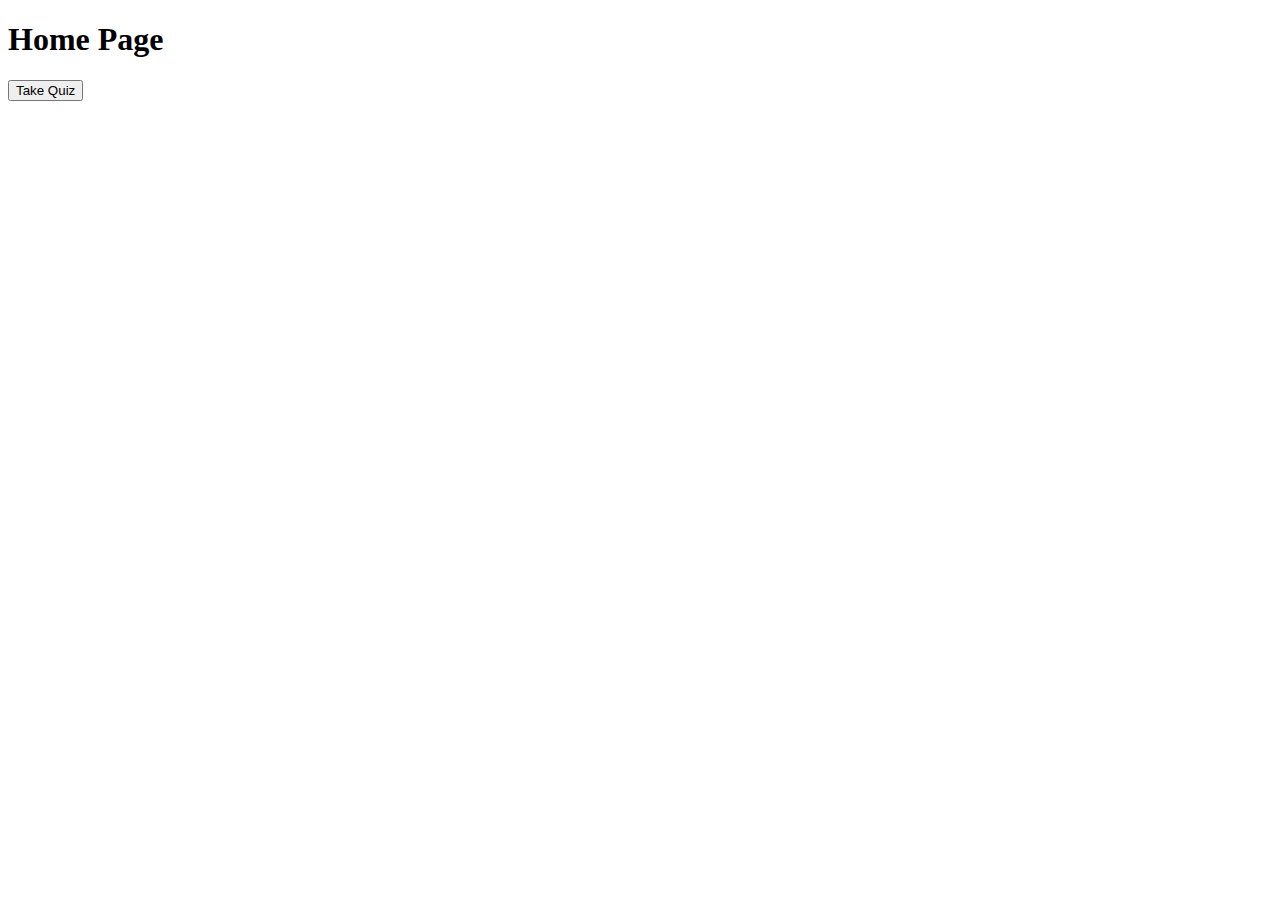
==== index.html @ 256cfc5d "first attempt" ====
<!DOCTYPE html>
<html>
<head>

  <!-- HI -->

<!-- meta tags, links to css, etc. -->
<title>Final Project</title>
<link rel="stylesheet" href="assets/css/styles.css">
<!-- CSS only -->
<link href="https://cdn.jsdelivr.net/npm/bootstrap@5.2.1/dist/css/bootstrap.min.css" rel="stylesheet" integrity="sha384-iYQeCzEYFbKjA/T2uDLTpkwGzCiq6soy8tYaI1GyVh/UjpbCx/TYkiZhlZB6+fzT" crossorigin="anonymous">
</head>
<body>
<div class="container">
<!-- visible content goes here -->
<h1>Home Page</h1>

<form action="">
  <input type="button" onclick="location.href='quiz.html';" value="Take Quiz">
</form>

<div class="output">

</div>



</div>




<script src="https://ajax.googleapis.com/ajax/libs/jquery/3.6.0/jquery.min.js"></script>
<!-- JavaScript Bundle with Popper -->
<script src="https://cdn.jsdelivr.net/npm/bootstrap@5.2.1/dist/js/bootstrap.bundle.min.js" integrity="sha384-u1OknCvxWvY5kfmNBILK2hRnQC3Pr17a+RTT6rIHI7NnikvbZlHgTPOOmMi466C8" crossorigin="anonymous"></script>
</body>
</html>
---- assets/css/styles.css ----
/* css */
#my-pie-chart {
    height: 400px;
    width: 400px;
    border-radius: 50%;
    background: conic-gradient(brown 0.00%, black 0.00% 0.55%, blue 0.55% 6.08%, green 6.08% 13.68%, yellow 13.68% 23.27%, orange 23.27% 40.47%, red 40.47%);

}
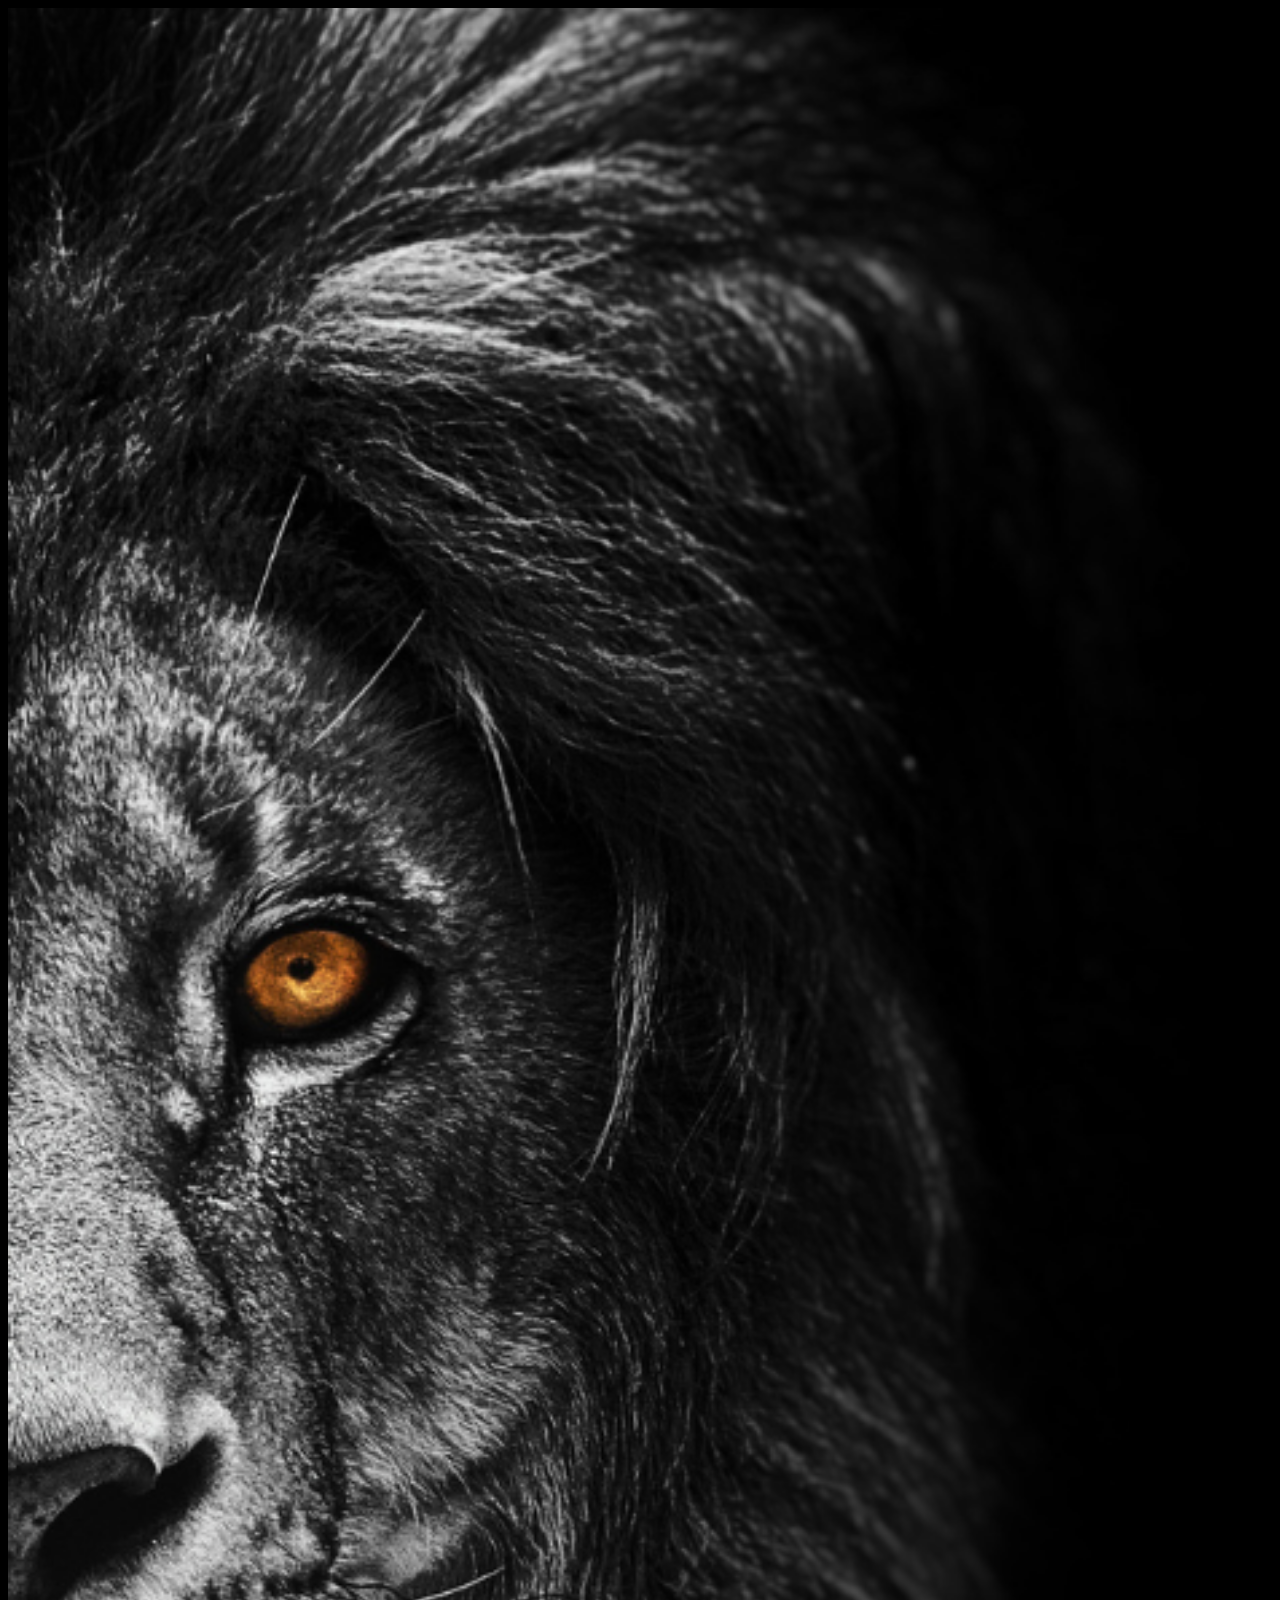
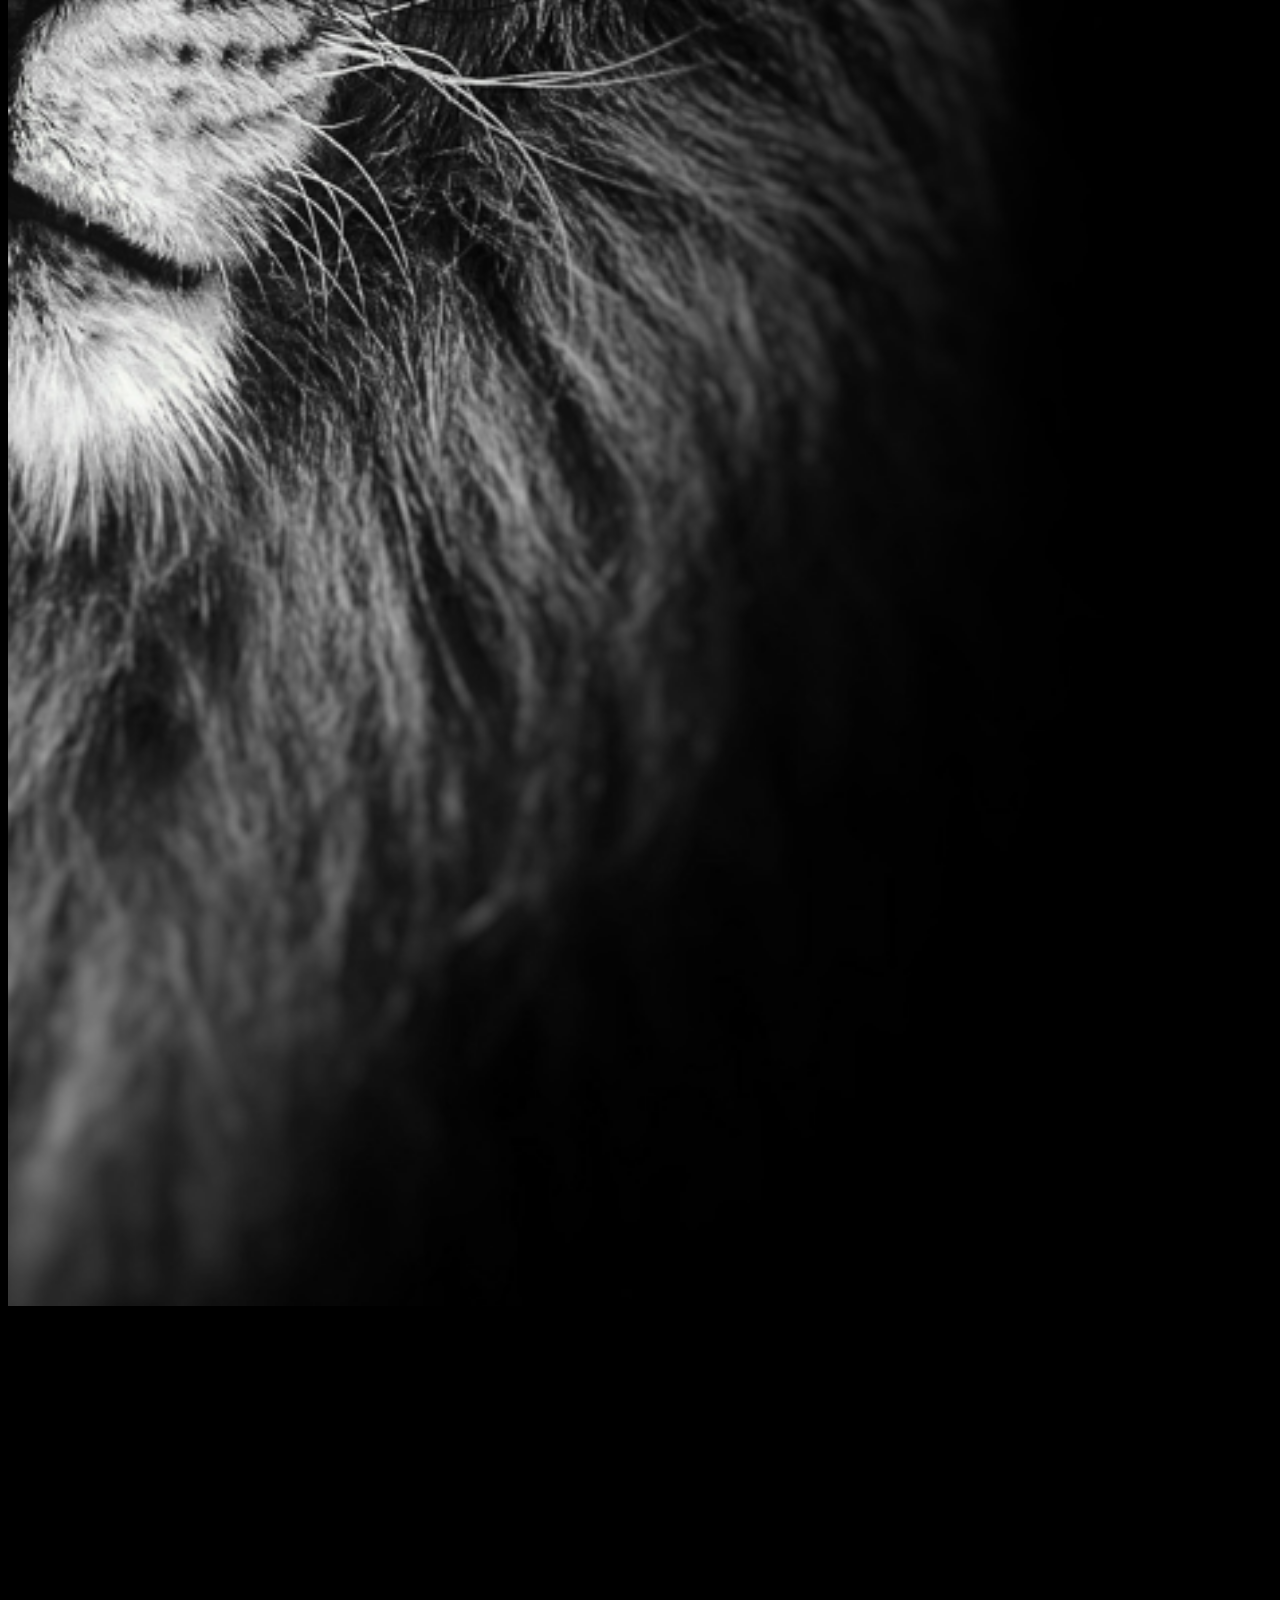
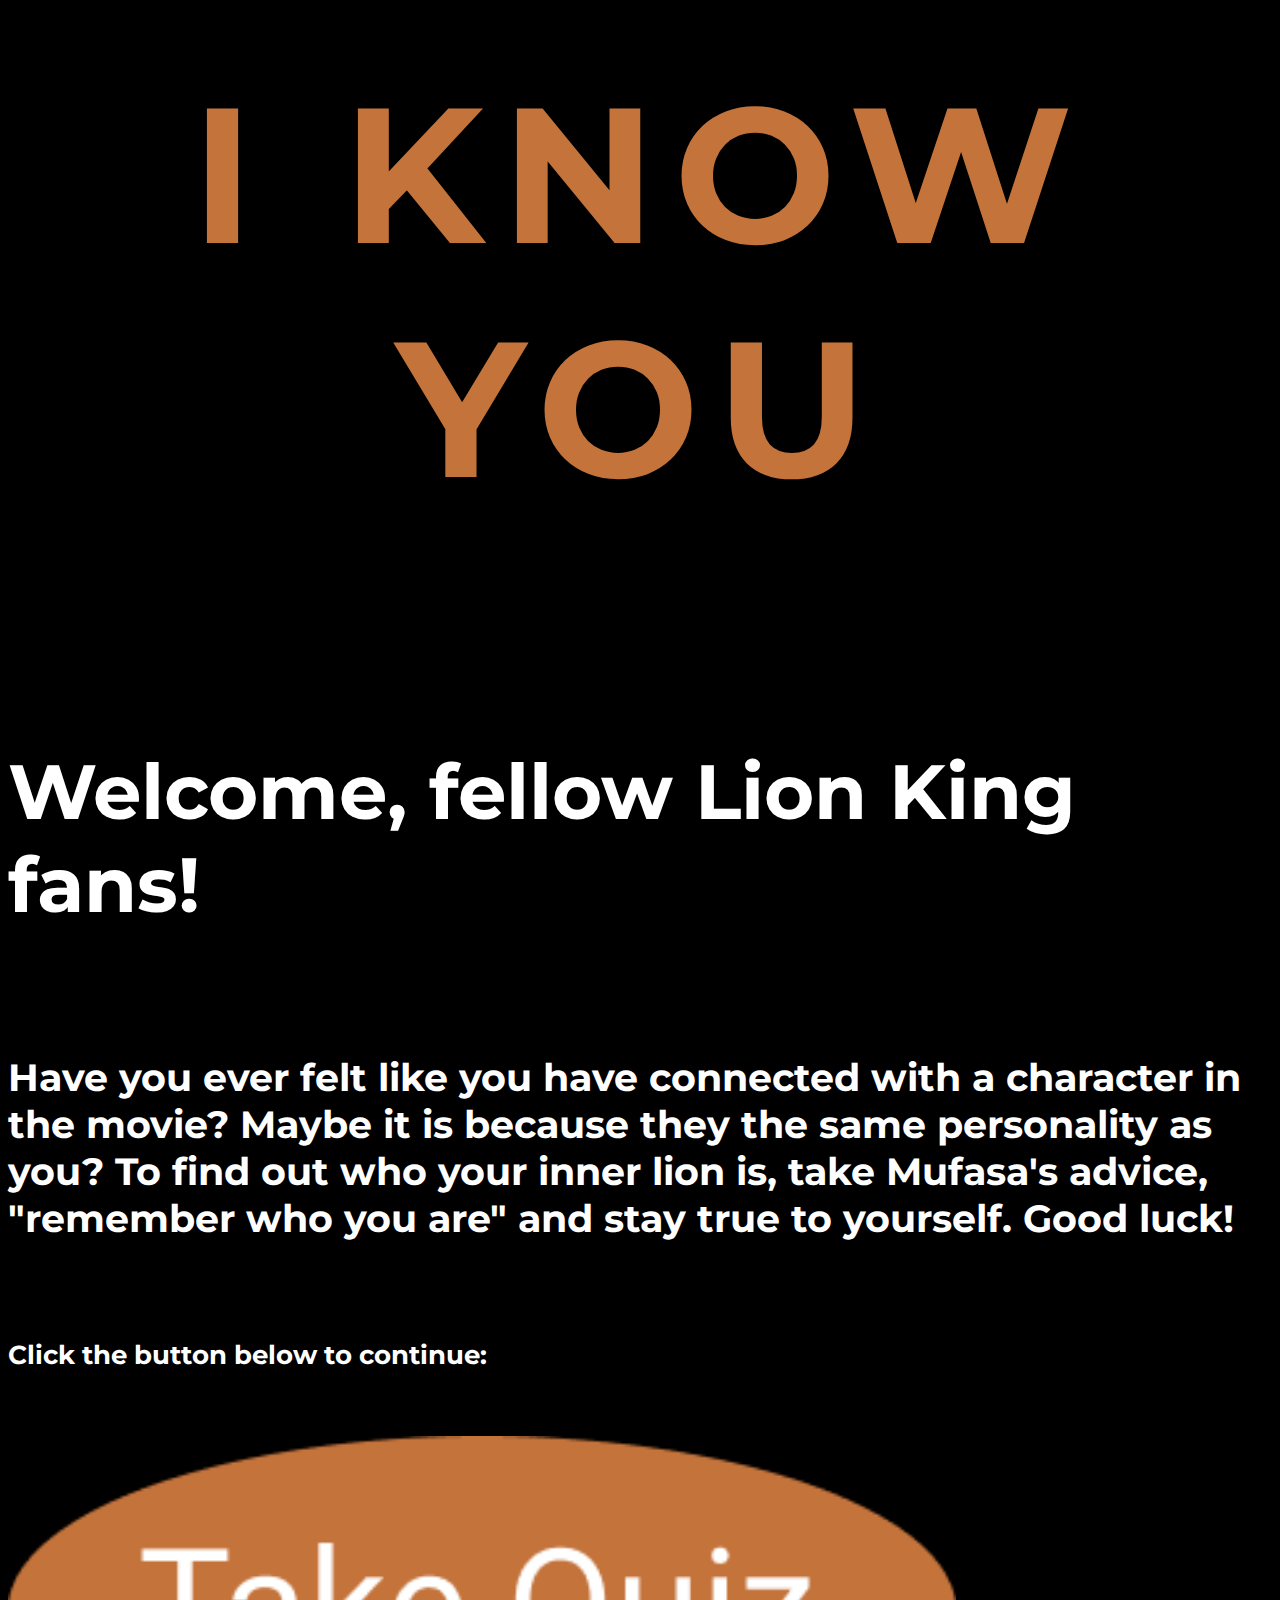
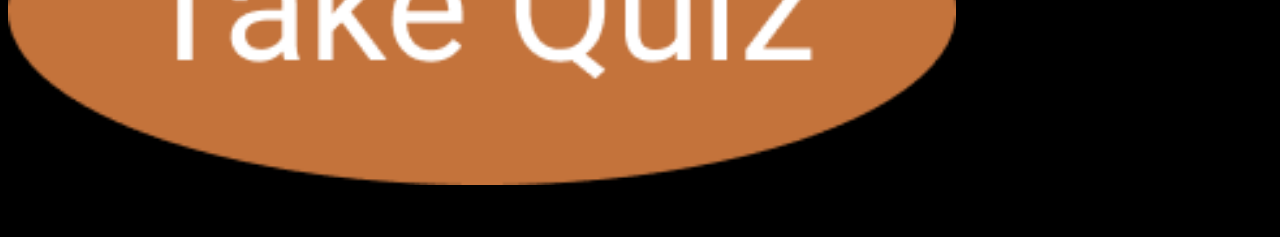
==== commit 5aa25d8a: "home page done" ====
--- a/index.html
+++ b/index.html
@@ -1,8 +1,14 @@
 <!DOCTYPE html>
 <html>
 <head>
+  <link href='https://fonts.googleapis.com/css?family=Montserrat' rel='stylesheet'>
+<style>
+body{font-family: 'Montserrat'}
+.container{ background-color: black}
 
-  <!-- HI -->
+
+</style>
+
 
 <!-- meta tags, links to css, etc. -->
 <title>Final Project</title>
@@ -11,13 +17,56 @@
 <link href="https://cdn.jsdelivr.net/npm/bootstrap@5.2.1/dist/css/bootstrap.min.css" rel="stylesheet" integrity="sha384-iYQeCzEYFbKjA/T2uDLTpkwGzCiq6soy8tYaI1GyVh/UjpbCx/TYkiZhlZB6+fzT" crossorigin="anonymous">
 </head>
 <body>
-<div class="container">
-<!-- visible content goes here -->
-<h1>Home Page</h1>
+<div class="container-fluid">
+<div class="row">
+  <div class="col-4">
+  <img src='assets/img/new_logo.png' width="100%" height="auto" onclick="location.href='quiz.html';">
+  </div>
+  <div class="col-8">
+    <h1 class="title_homepage">I KNOW
+      <br>
+      YOU</h1>
+  </div>
+</div>
+<div class="spacer row">
+</div>
+<div class="row">
+  <div class="offset-1 col-10">
+    <h1 class="white" style="font-size: 6vw">Welcome, fellow Lion King fans!</h1>
+  </div>
+</div>
+<div class="spacer row">
+</div>
+<div class="row">
+  <div class="offset-1 col-10">
+    <h2 class="white" style="font-size: 3vw">Have you ever felt like you have connected with a character in the movie? Maybe it is because they the same personality as you? To find out who your inner lion is, take Mufasa's advice, "remember who you are" and stay true to yourself. Good luck!</h2>
+  </div>
+</div>
 
-<form action="">
-  <input type="button" onclick="location.href='quiz.html';" value="Take Quiz">
-</form>
+<div class="spacer row">
+</div>
+<div class="row">
+  <div class="offset-1 col-10">
+    <h3 class="white" style="font-size: 2vw">Click the button below to continue:</h3>
+  </div>
+</div>
+<div class="spacer row">
+</div>
+<div class="row">
+  <div class="offset-5 col-4">
+    <img src='assets/img/take_quiz.png' width="75%" height="auto" onclick="location.href='quiz.html';">
+  </div>
+</div>
+<div class="spacer row">
+</div>
+
+
+
+</div>
+
+
+
+
 
 <div class="output">
 
--- a/assets/css/styles.css
+++ b/assets/css/styles.css
@@ -1,9 +1,79 @@
 
 /* css */
-#my-pie-chart {
-    height: 400px;
-    width: 400px;
-    border-radius: 50%;
-    background: conic-gradient(brown 0.00%, black 0.00% 0.55%, blue 0.55% 6.08%, green 6.08% 13.68%, yellow 13.68% 23.27%, orange 23.27% 40.47%, red 40.47%);
+*{
+  background-color: black;
+}
+.spacer {
+    padding-top: 20px;
+    padding-bottom: 20px
+}
+#panelY, #flipY {
+  padding: 5px;
+  text-align: center;
+  background-color: #C4733B;
+  border: solid 1px black;
+}
 
+#panelY {
+  padding: 50px;
+  display: none;
 }
+#panelN, #flipN {
+  padding: 5px;
+  text-align: center;
+  background-color: #C4733B;
+  border: solid 1px black;
+}
+
+#panelN {
+  padding: 50px;
+  display: none;
+}
+#panelA {
+  padding: 5px;
+  text-align: center;
+  background-color: #C4733B;
+  border: solid 1px black;
+}
+
+
+#flipN:hover {
+  color: white;
+  text-shadow:0px 0px 30px #fdec6e;
+  -moz-transition: all 0.2s ease-in;
+  -o-transition: all 0.2s ease-in;
+  -webkit-transition: all 0.2s ease-in;
+  transition: all 0.2s ease-in;
+}
+#flipY:hover {
+  color: white;
+  text-shadow:0px 0px 30px #fdec6e;
+  -moz-transition: all 0.2s ease-in;
+  -o-transition: all 0.2s ease-in;
+  -webkit-transition: all 0.2s ease-in;
+  transition: all 0.2s ease-in;
+}
+.white{ color: white}
+.title_homepage{
+  color: #C4733B;
+  font-size: 15vw;
+  text-align: center;
+  font-weight: bold;
+  padding-top: 17vw;
+  letter-spacing: .09em;
+}
+.title_otherpage{
+  color: #C4733B;
+  font-size: 10vw;
+  text-align: center;
+  font-weight: bold;
+  padding-top: 10vw;
+  letter-spacing: .09em;
+}
+
+h2{
+  font-size: 10vw;
+}
+h3{
+  font-size: 8vw;
+}
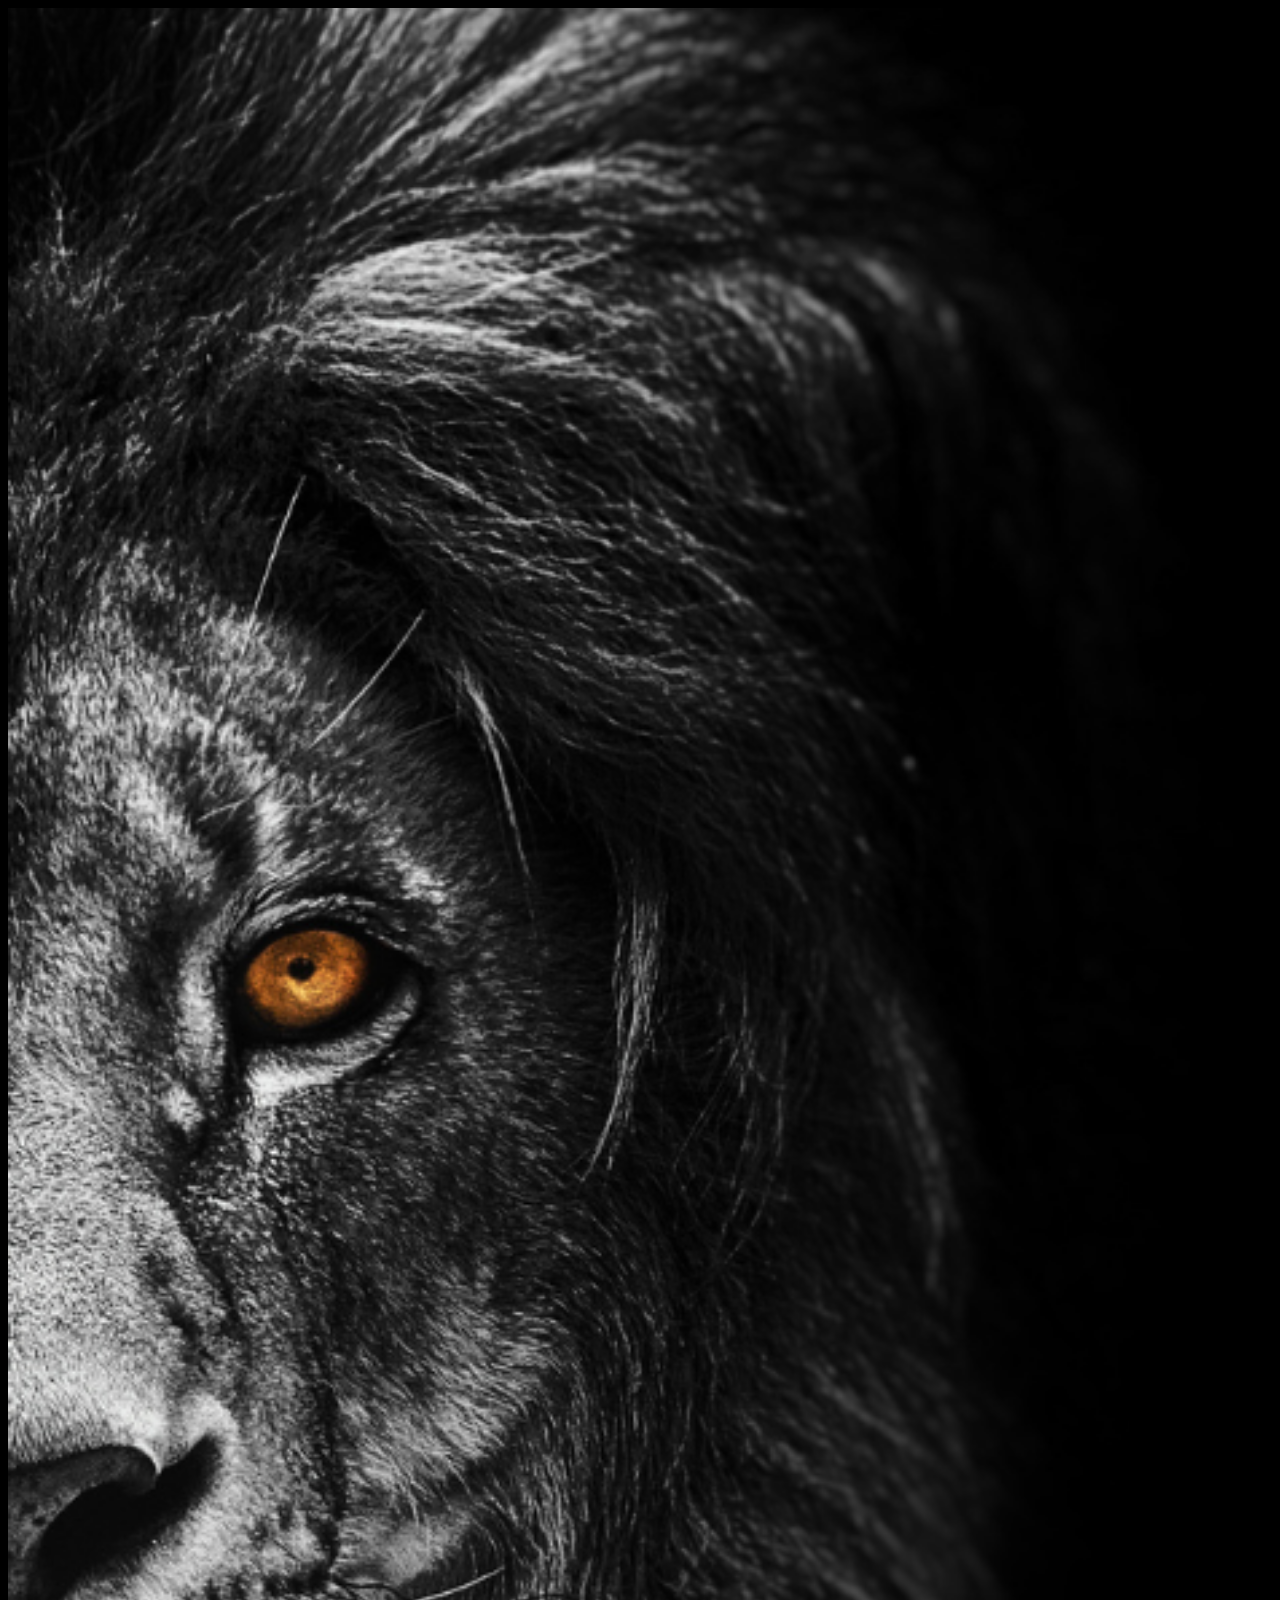
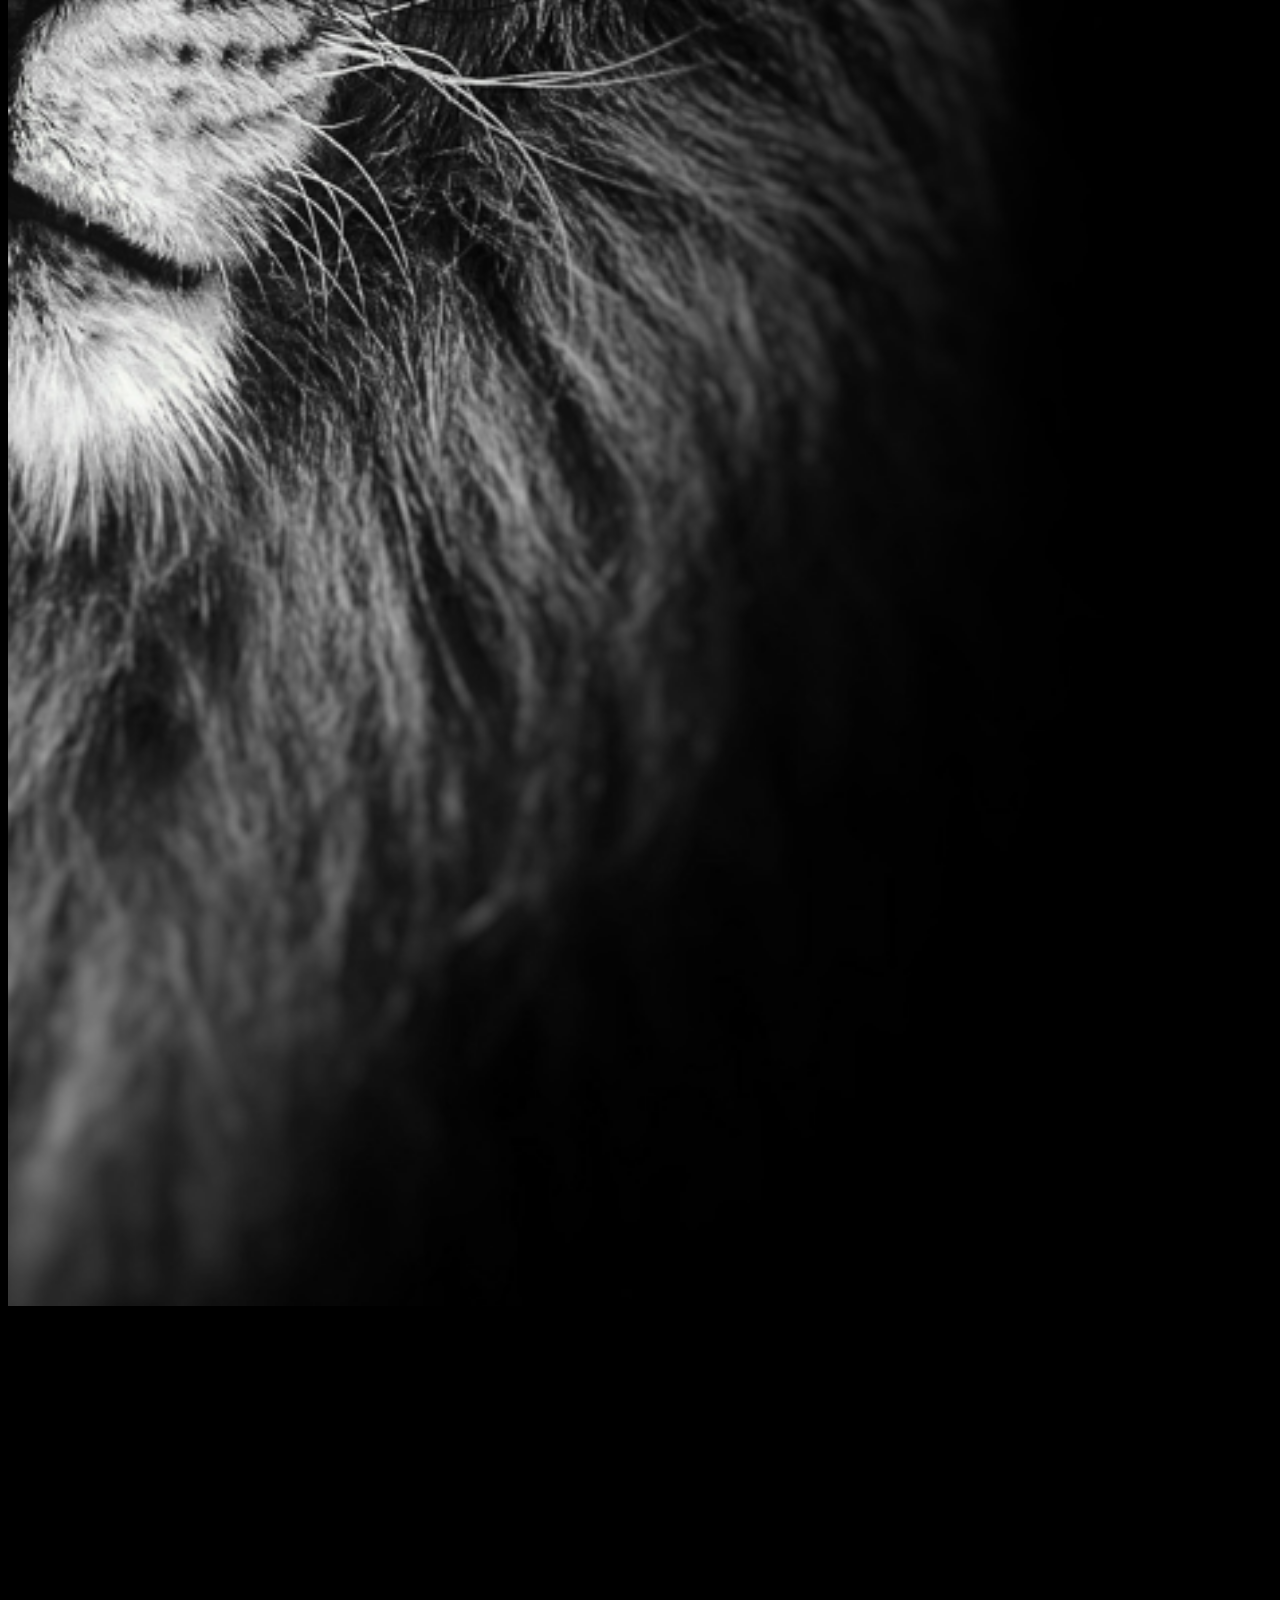
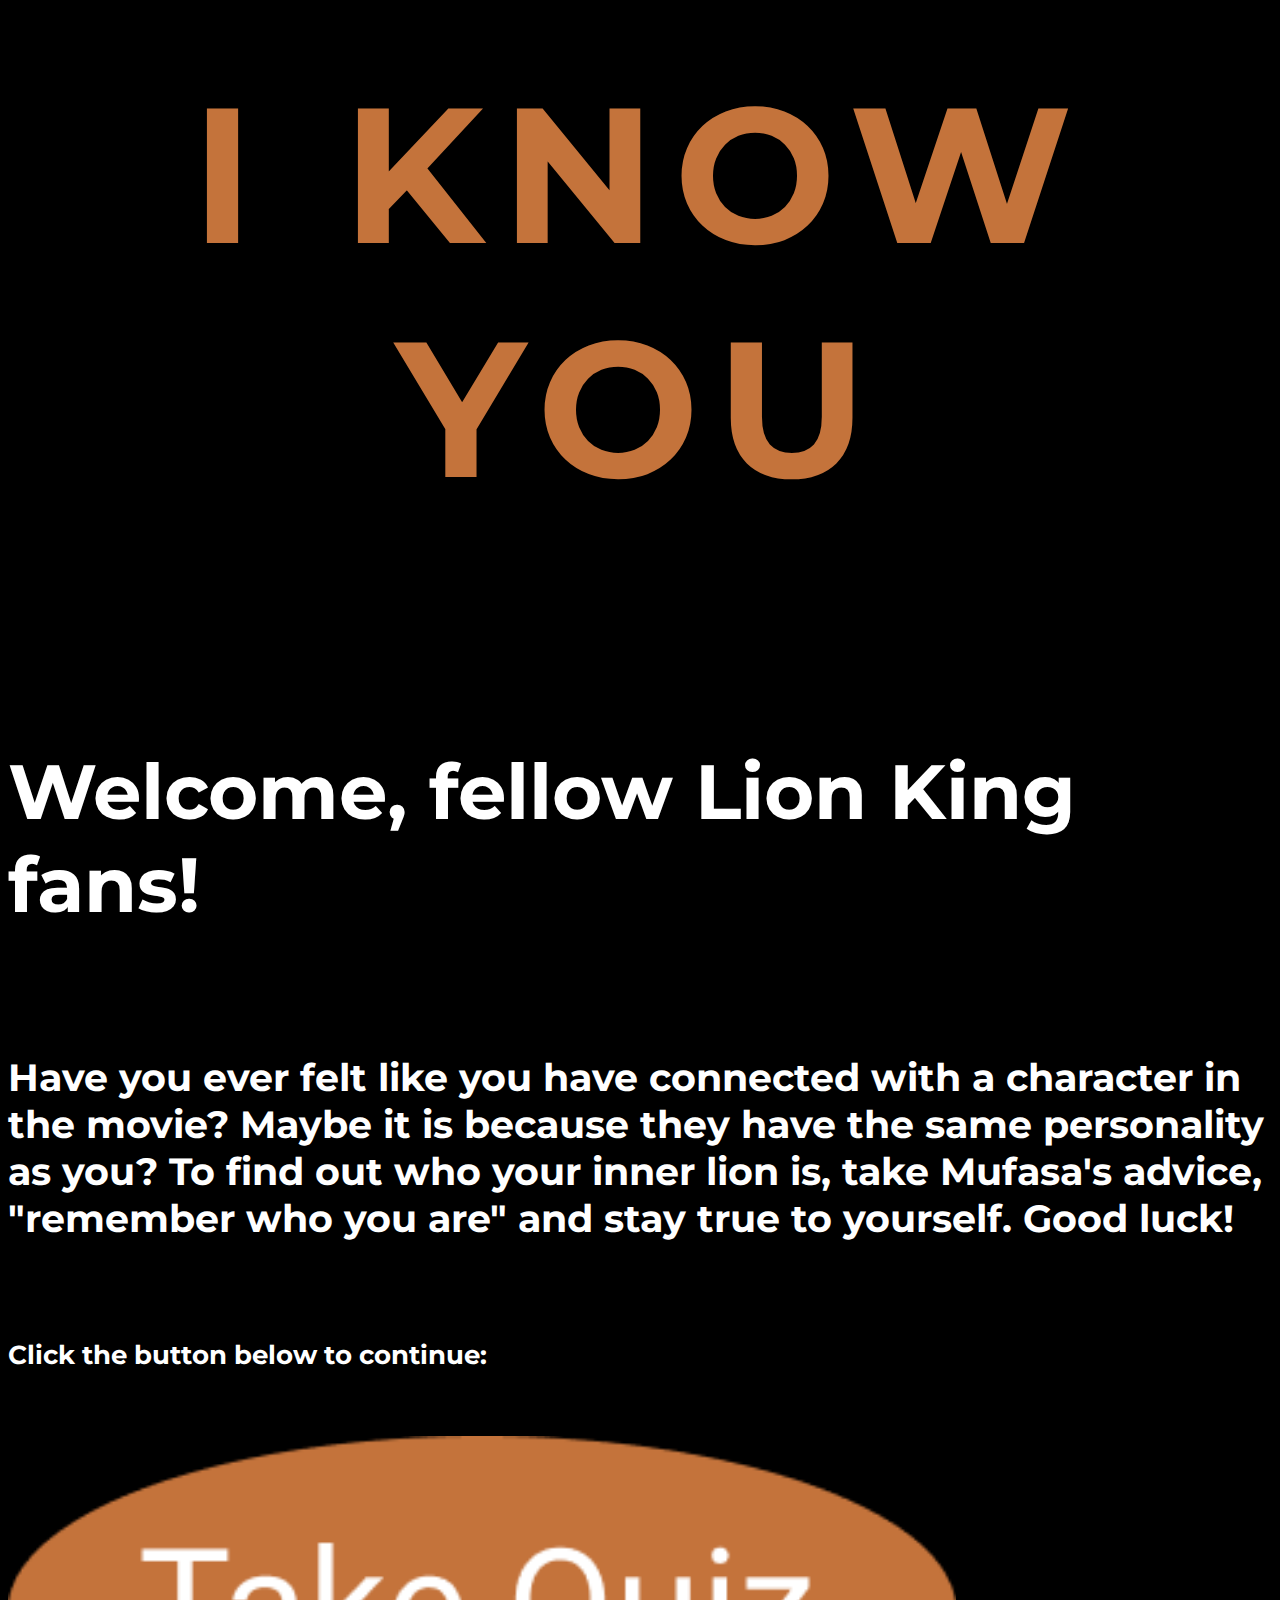
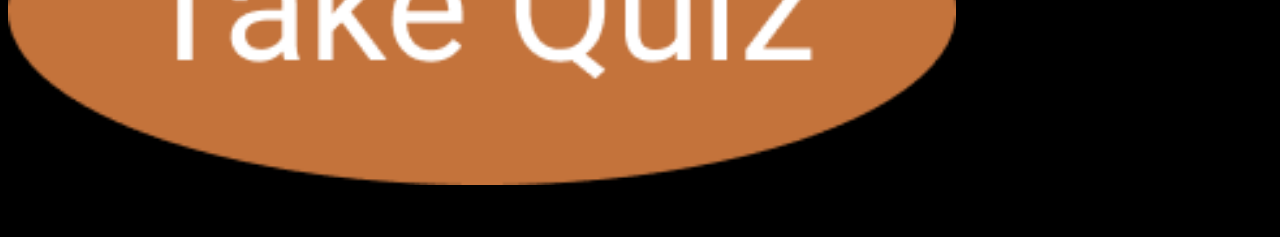
==== commit 7313b7d7: "updated statement" ====
--- a/index.html
+++ b/index.html
@@ -39,7 +39,7 @@
 </div>
 <div class="row">
   <div class="offset-1 col-10">
-    <h2 class="white" style="font-size: 3vw">Have you ever felt like you have connected with a character in the movie? Maybe it is because they the same personality as you? To find out who your inner lion is, take Mufasa's advice, "remember who you are" and stay true to yourself. Good luck!</h2>
+    <h2 class="white" style="font-size: 3vw">Have you ever felt like you have connected with a character in the movie? Maybe it is because they have the same personality as you? To find out who your inner lion is, take Mufasa's advice, "remember who you are" and stay true to yourself. Good luck!</h2>
   </div>
 </div>
 
--- a/assets/css/styles.css
+++ b/assets/css/styles.css
@@ -7,6 +7,17 @@
     padding-top: 20px;
     padding-bottom: 20px
 }
+input[type="radio"]{
+  margin: 0 10px 0 10px;
+}
+.radio-button {
+    accent-color: #C4733B;
+}
+.radio-button input[type="radio"]:checked+label {
+       color: #C4733B;
+       accent-color: #C4733B;
+     }
+
 #panelY, #flipY {
   padding: 5px;
   text-align: center;
@@ -45,6 +56,7 @@
   -webkit-transition: all 0.2s ease-in;
   transition: all 0.2s ease-in;
 }
+
 #flipY:hover {
   color: white;
   text-shadow:0px 0px 30px #fdec6e;
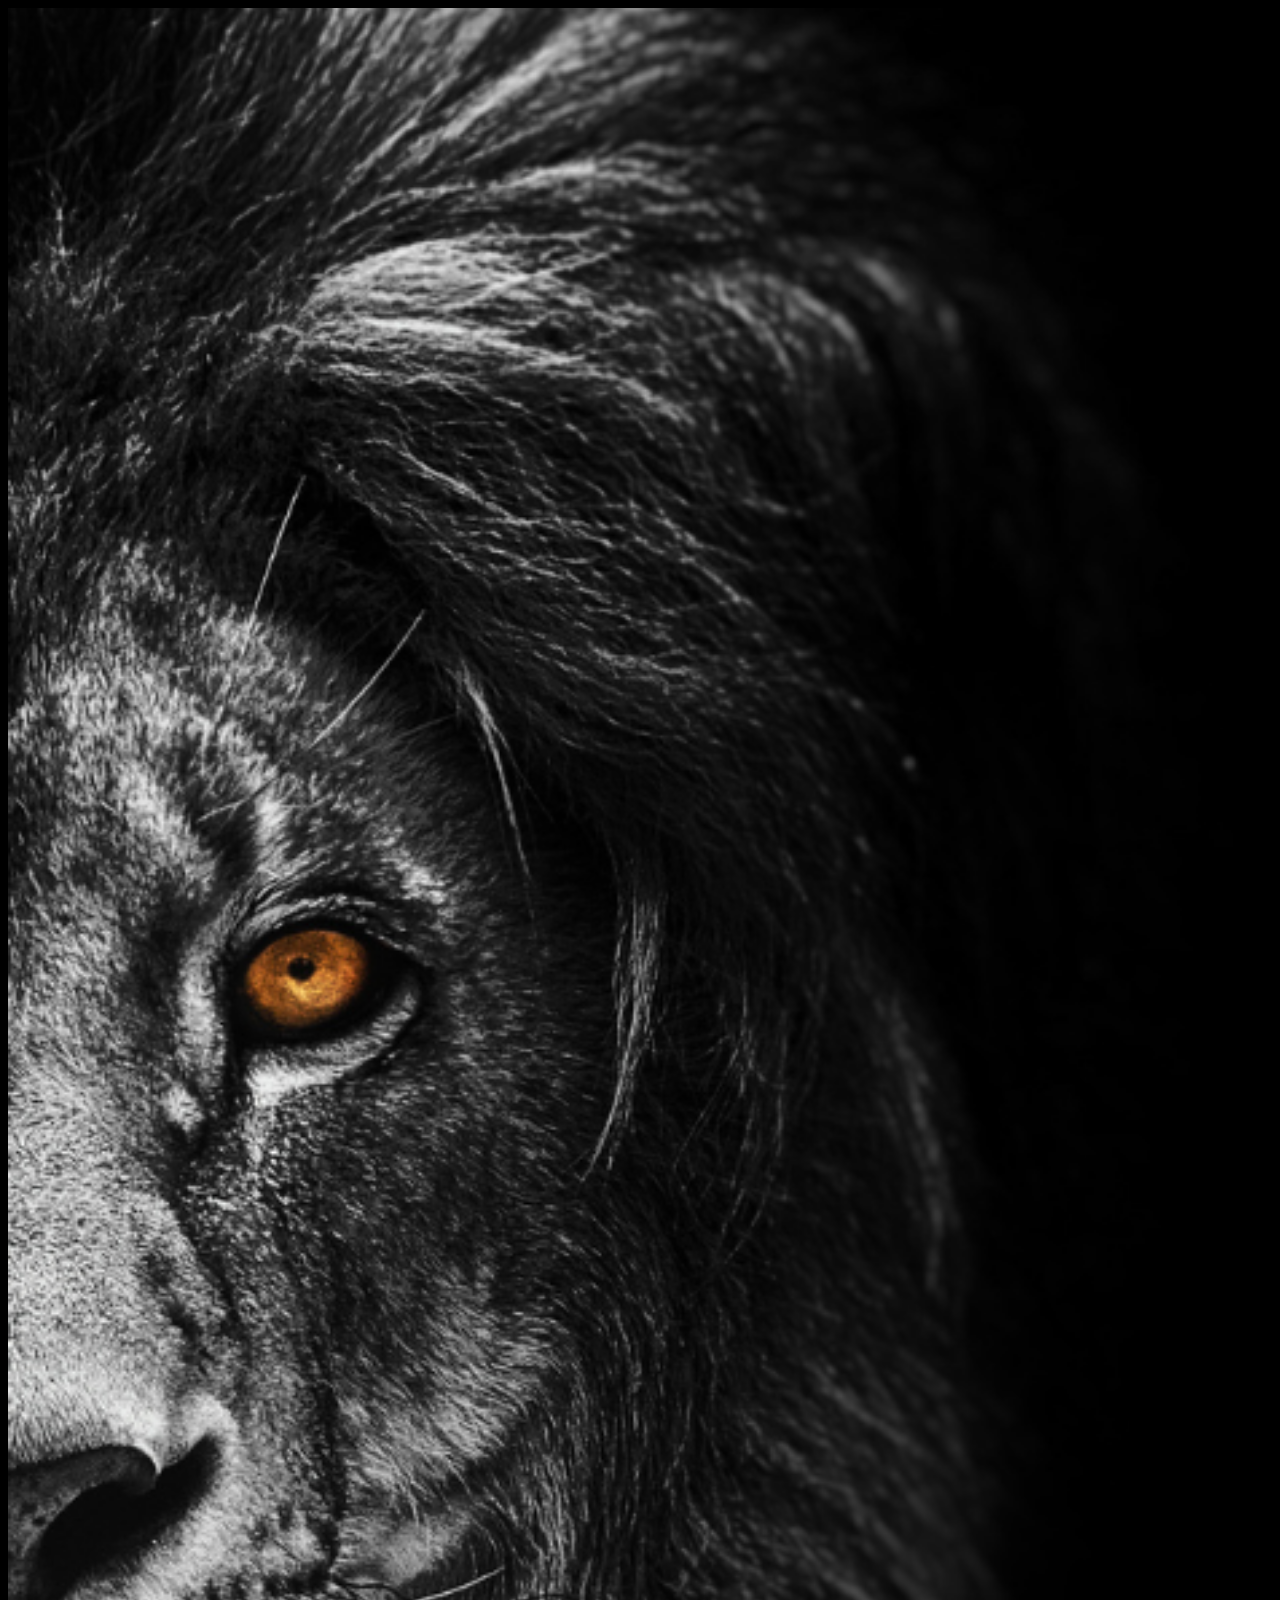
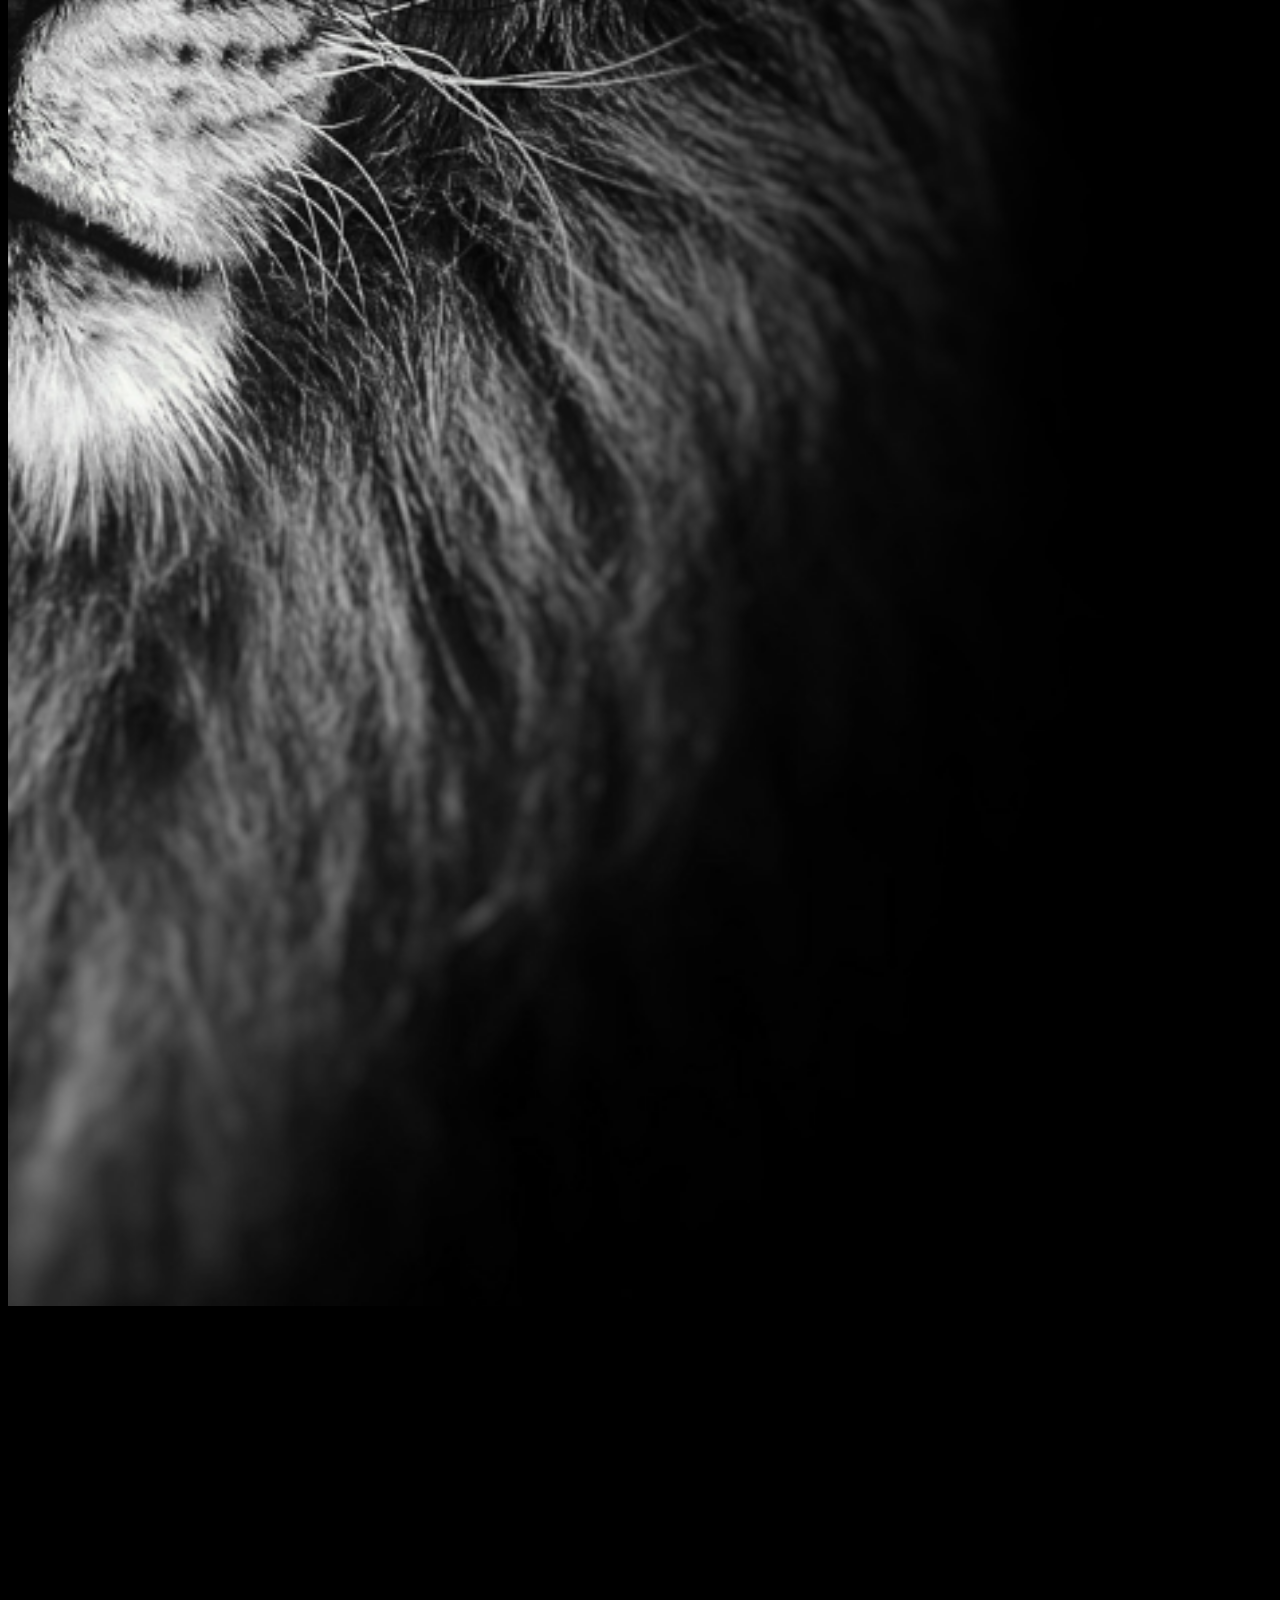
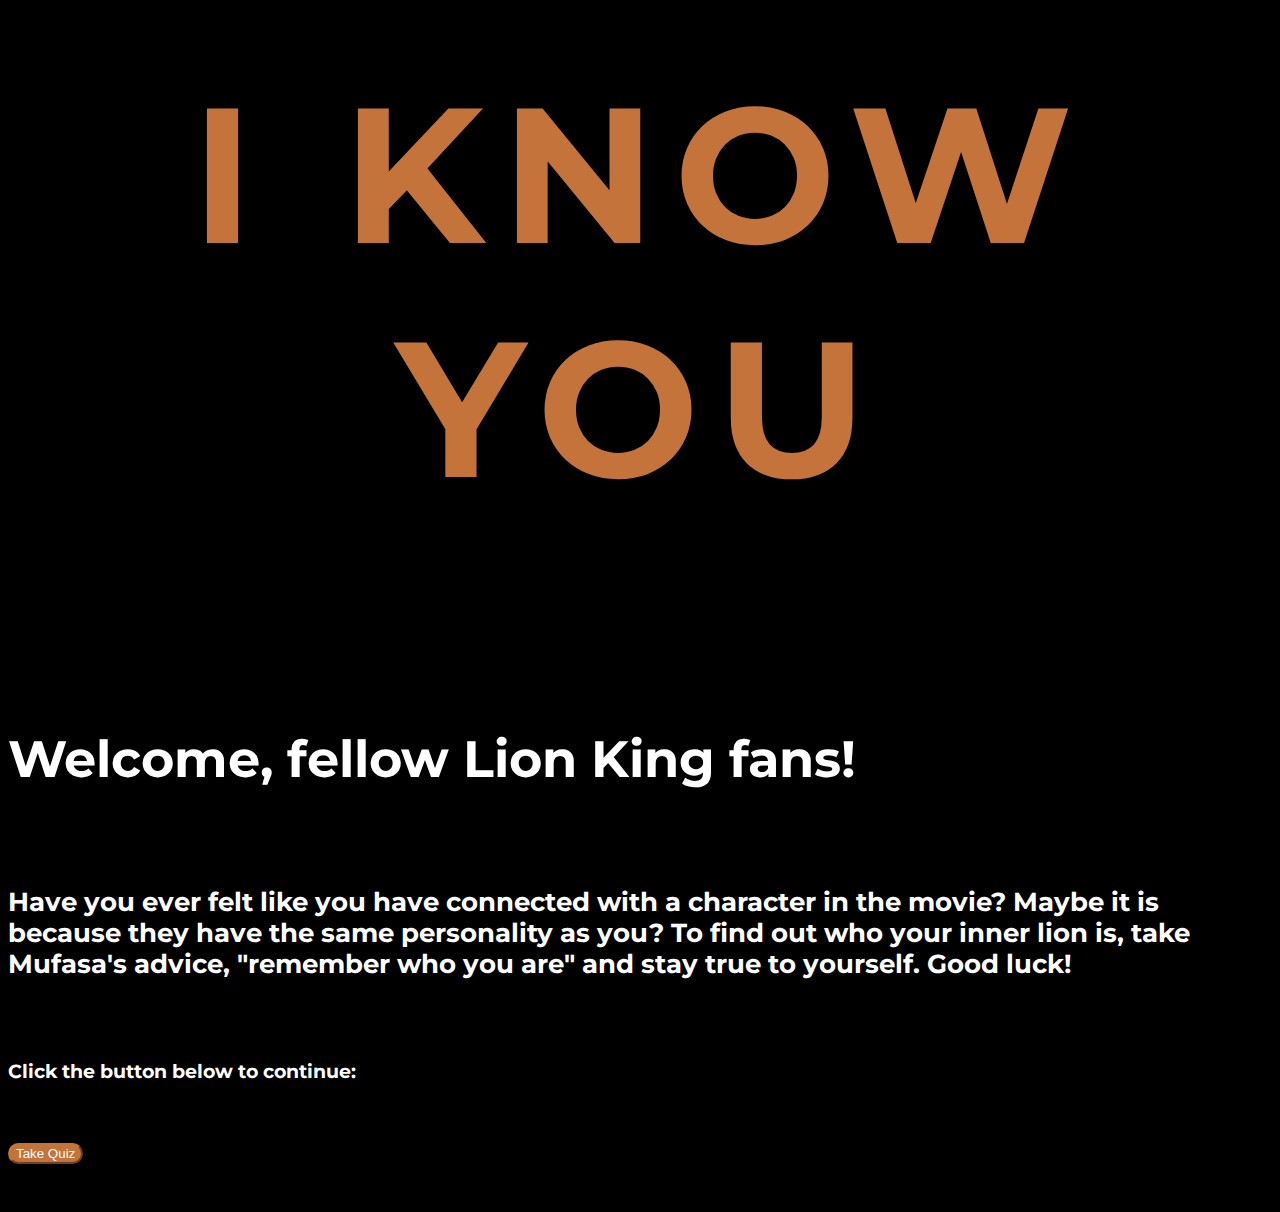
==== commit 124e58f5: "updated everything but font size" ====
--- a/index.html
+++ b/index.html
@@ -18,8 +18,8 @@
 </head>
 <body>
 <div class="container-fluid">
-<div class="row">
-  <div class="col-4">
+<div class="row no-gutters">
+  <div class="col-4" style="padding-left:0px">
   <img src='assets/img/new_logo.png' width="100%" height="auto" onclick="location.href='quiz.html';">
   </div>
   <div class="col-8">
@@ -32,14 +32,14 @@
 </div>
 <div class="row">
   <div class="offset-1 col-10">
-    <h1 class="white" style="font-size: 6vw">Welcome, fellow Lion King fans!</h1>
+    <h1 class="white" style="font-size: 4vw">Welcome, fellow Lion King fans!</h1>
   </div>
 </div>
 <div class="spacer row">
 </div>
 <div class="row">
   <div class="offset-1 col-10">
-    <h2 class="white" style="font-size: 3vw">Have you ever felt like you have connected with a character in the movie? Maybe it is because they have the same personality as you? To find out who your inner lion is, take Mufasa's advice, "remember who you are" and stay true to yourself. Good luck!</h2>
+    <h2 class="white" style="font-size: 2vw">Have you ever felt like you have connected with a character in the movie? Maybe it is because they have the same personality as you? To find out who your inner lion is, take Mufasa's advice, "remember who you are" and stay true to yourself. Good luck!</h2>
   </div>
 </div>
 
@@ -47,14 +47,16 @@
 </div>
 <div class="row">
   <div class="offset-1 col-10">
-    <h3 class="white" style="font-size: 2vw">Click the button below to continue:</h3>
+    <h3 class="white" style="font-size: 1.5vw">Click the button below to continue:</h3>
   </div>
 </div>
 <div class="spacer row">
 </div>
 <div class="row">
-  <div class="offset-5 col-4">
-    <img src='assets/img/take_quiz.png' width="75%" height="auto" onclick="location.href='quiz.html';">
+  <div class="offset-5 col-5">
+    <a href="quiz.html">
+    <button class="btn btn-primary btn-block">Take Quiz</button>
+  </a>
   </div>
 </div>
 <div class="spacer row">
--- a/assets/css/styles.css
+++ b/assets/css/styles.css
@@ -11,16 +11,35 @@
   margin: 0 10px 0 10px;
 }
 .radio-button {
-    accent-color: #C4733B;
+    font-size: 1.5vw;
 }
 .radio-button input[type="radio"]:checked+label {
        color: #C4733B;
-       accent-color: #C4733B;
-     }
+}
+.btn-primary,  .btn-primary:active, .btn-primary:visited {
+    background-color: #C4733B !important;
+    color: white !important;
+    border-radius: 1rem !important;
+    border-color: #C4733B !important;
+
+    /* line-height: 1 !important; */
+}
+.btn-primary:hover{
+  background-color: #b36734 !important;
+
+}
+
+.btn-dark, .btn-dark:active, .btn-dark:visited {
+    border-radius: 1rem !important;
+    
+
+    /* line-height: 1 !important; */
+}
+
+
 
 #panelY, #flipY {
   padding: 5px;
-  text-align: center;
   background-color: #C4733B;
   border: solid 1px black;
 }
@@ -28,35 +47,52 @@
 #panelY {
   padding: 50px;
   display: none;
+  font-size: 1.5vw;
+
 }
 #panelN, #flipN {
   padding: 5px;
-  text-align: center;
   background-color: #C4733B;
   border: solid 1px black;
+
 }
 
 #panelN {
   padding: 50px;
   display: none;
+  font-size: 1.5vw;
 }
 #panelA {
   padding: 5px;
   text-align: center;
   background-color: #C4733B;
   border: solid 1px black;
+  font-size: 1.5vw;
 }
 
 
 #flipN:hover {
+  text-align: center;
   color: white;
   text-shadow:0px 0px 30px #fdec6e;
   -moz-transition: all 0.2s ease-in;
   -o-transition: all 0.2s ease-in;
   -webkit-transition: all 0.2s ease-in;
   transition: all 0.2s ease-in;
+  font-size: 1.75vw;
+
+
 }
+#flipY{
+  text-align: center;
+  font-size: 1.5vw;
 
+}
+#flipN{
+  text-align: center;
+  font-size: 1.5vw;
+
+}
 #flipY:hover {
   color: white;
   text-shadow:0px 0px 30px #fdec6e;
@@ -64,6 +100,8 @@
   -o-transition: all 0.2s ease-in;
   -webkit-transition: all 0.2s ease-in;
   transition: all 0.2s ease-in;
+  font-size: 1.75vw;
+
 }
 .white{ color: white}
 .title_homepage{
@@ -76,10 +114,10 @@
 }
 .title_otherpage{
   color: #C4733B;
-  font-size: 10vw;
+  font-size: 8vw;
   text-align: center;
   font-weight: bold;
-  padding-top: 10vw;
+  padding-top: 2vw;
   letter-spacing: .09em;
 }
 
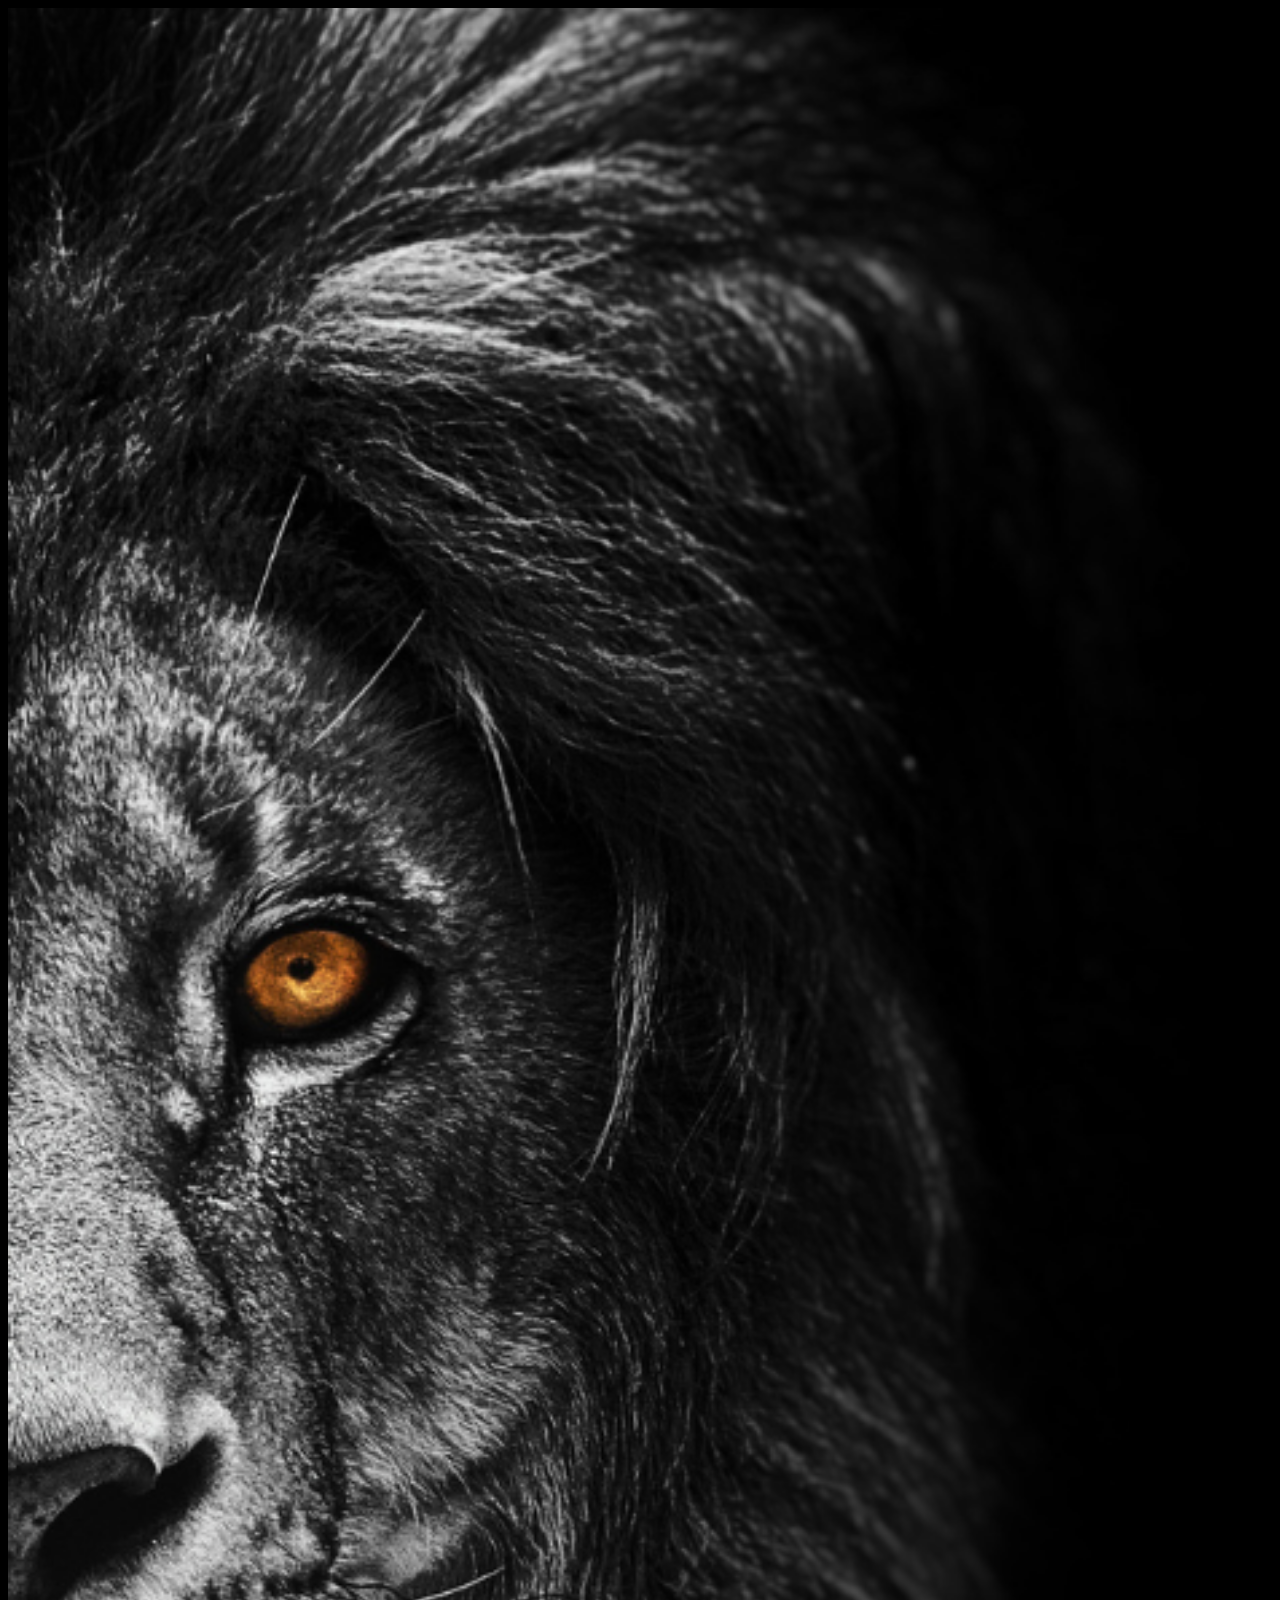
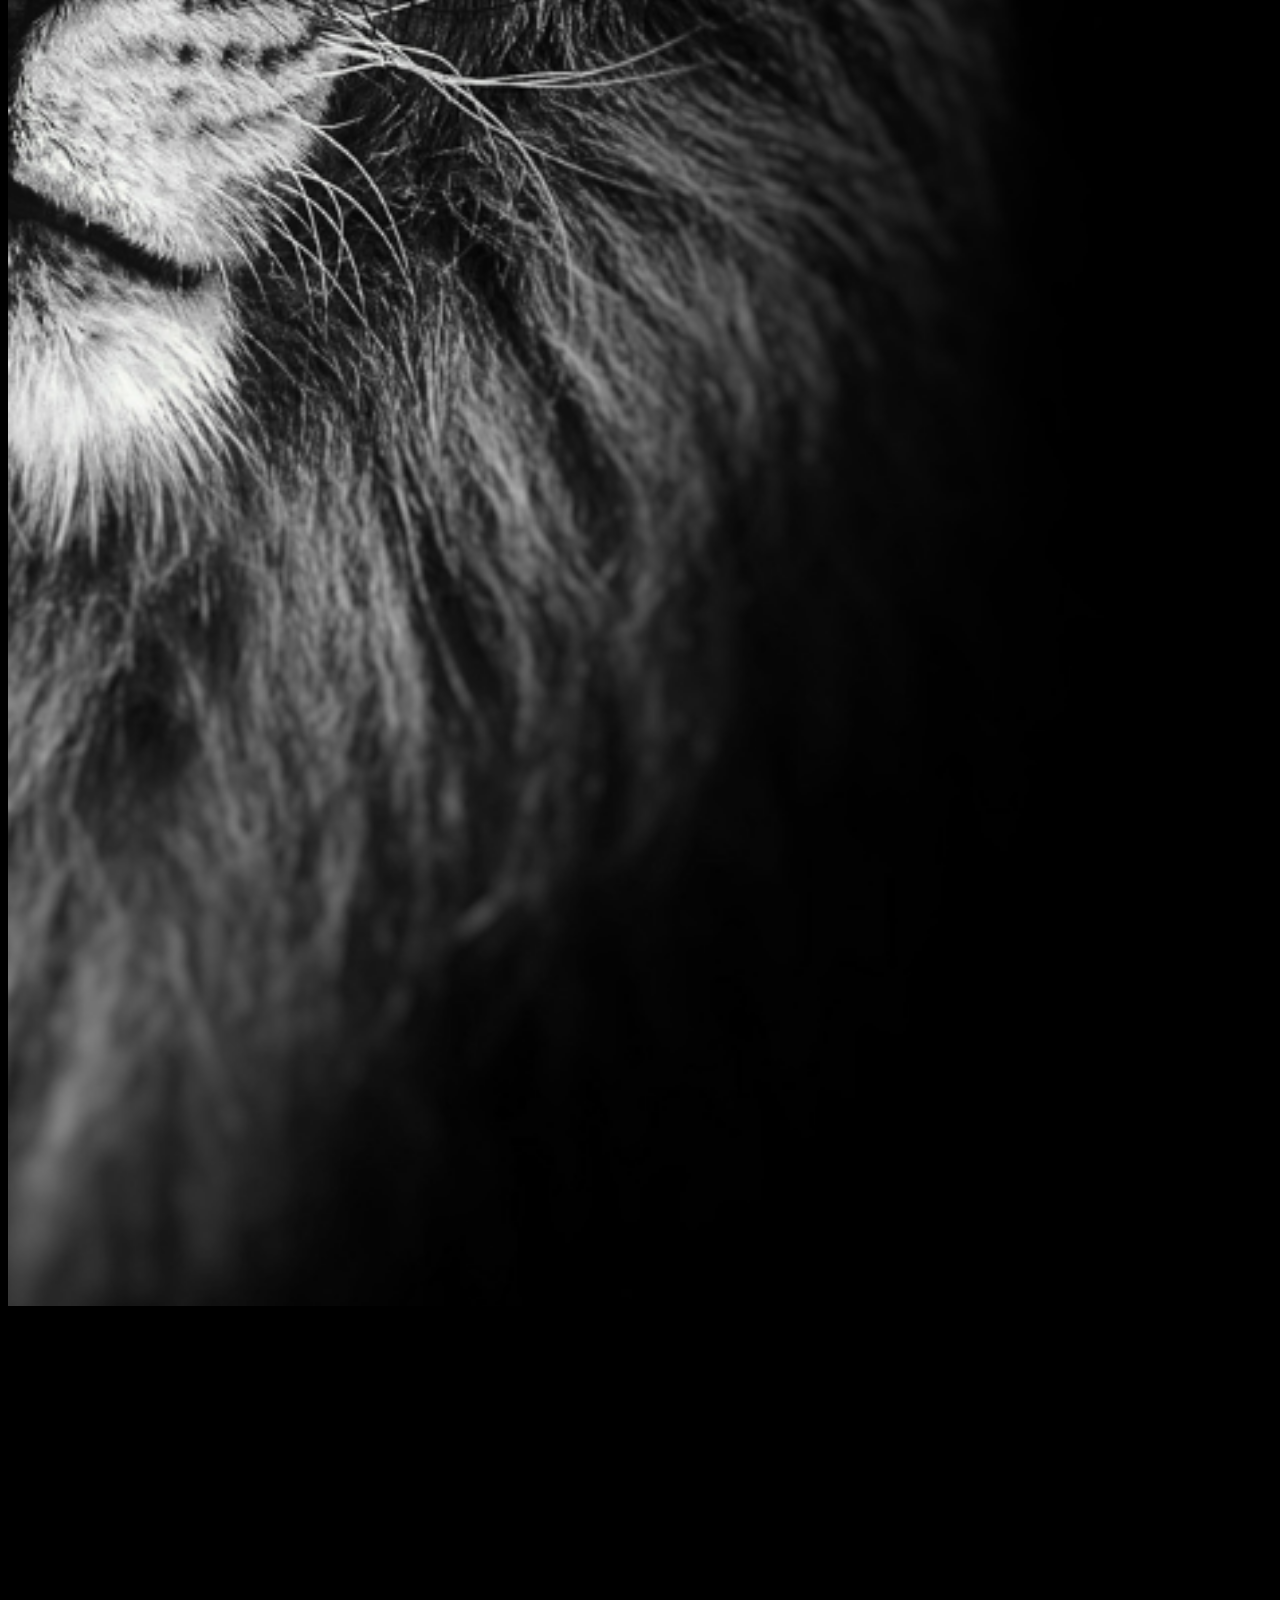
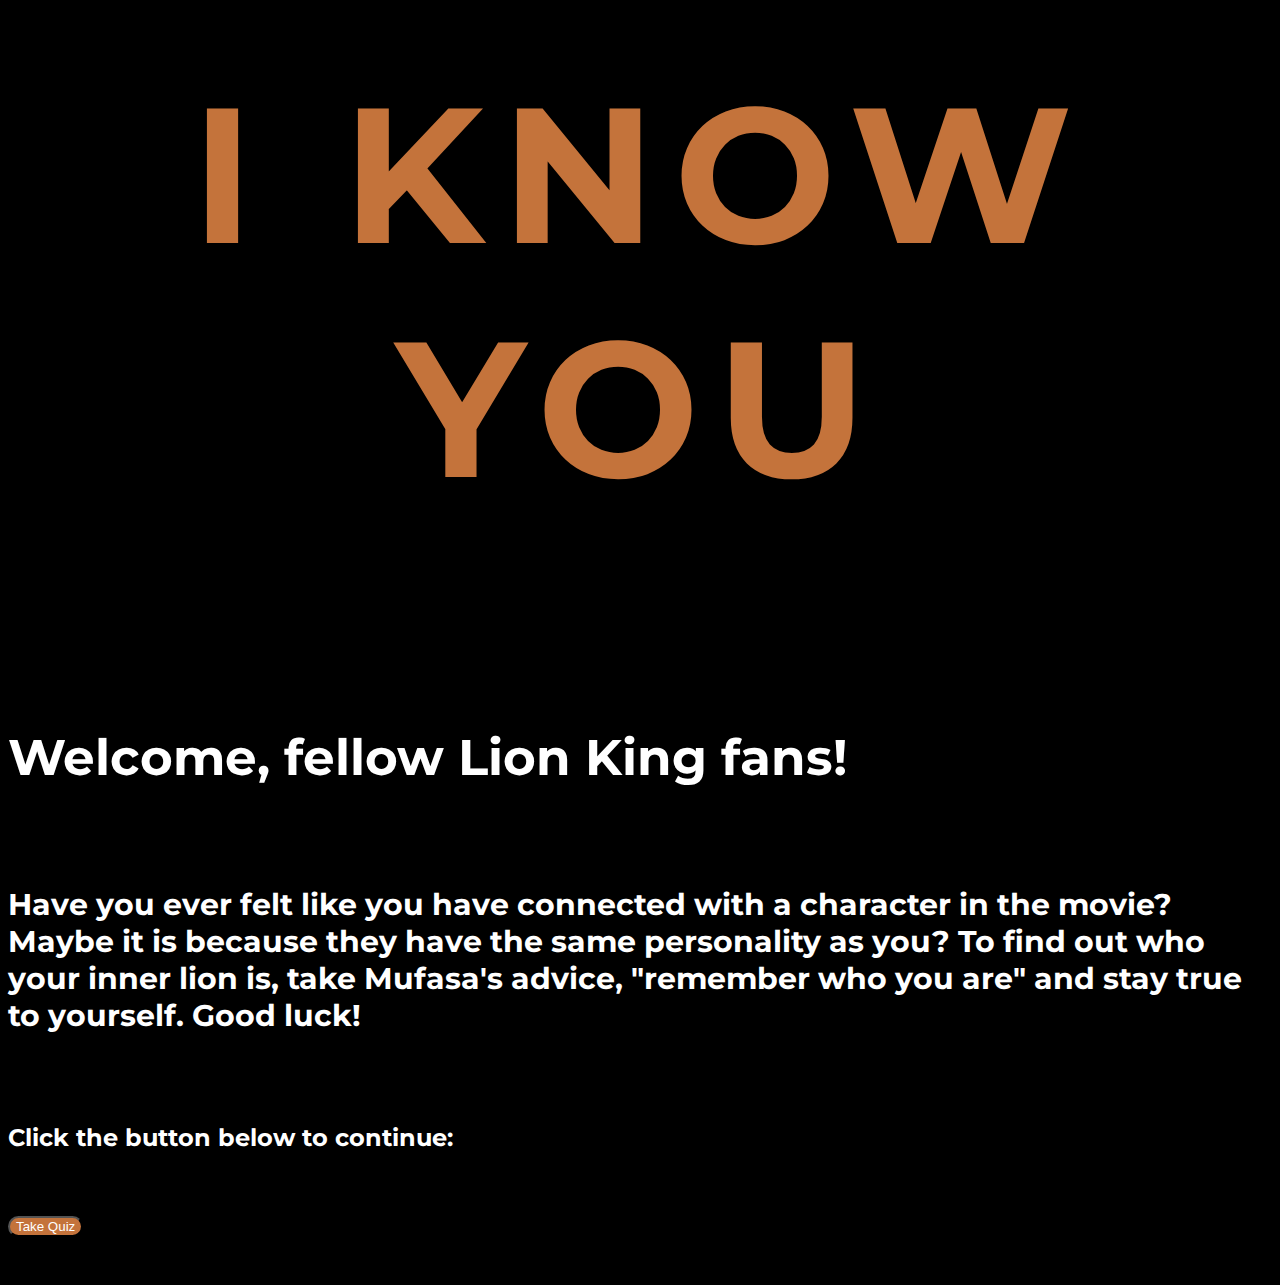
==== commit dc95ff1e: "check mobile" ====
--- a/index.html
+++ b/index.html
@@ -4,9 +4,6 @@
   <link href='https://fonts.googleapis.com/css?family=Montserrat' rel='stylesheet'>
 <style>
 body{font-family: 'Montserrat'}
-.container{ background-color: black}
-
-
 </style>
 
 
@@ -32,14 +29,14 @@
 </div>
 <div class="row">
   <div class="offset-1 col-10">
-    <h1 class="white" style="font-size: 4vw">Welcome, fellow Lion King fans!</h1>
+    <h1 class="white" style="font-size: 50px">Welcome, fellow Lion King fans!</h1>
   </div>
 </div>
 <div class="spacer row">
 </div>
 <div class="row">
   <div class="offset-1 col-10">
-    <h2 class="white" style="font-size: 2vw">Have you ever felt like you have connected with a character in the movie? Maybe it is because they have the same personality as you? To find out who your inner lion is, take Mufasa's advice, "remember who you are" and stay true to yourself. Good luck!</h2>
+    <h2 class="white" style="font-size: 30px">Have you ever felt like you have connected with a character in the movie? Maybe it is because they have the same personality as you? To find out who your inner lion is, take Mufasa's advice, "remember who you are" and stay true to yourself. Good luck!</h2>
   </div>
 </div>
 
@@ -47,7 +44,7 @@
 </div>
 <div class="row">
   <div class="offset-1 col-10">
-    <h3 class="white" style="font-size: 1.5vw">Click the button below to continue:</h3>
+    <h3 class="white" style="font-size: 24px">Click the button below to continue:</h3>
   </div>
 </div>
 <div class="spacer row">
--- a/assets/css/styles.css
+++ b/assets/css/styles.css
@@ -11,7 +11,7 @@
   margin: 0 10px 0 10px;
 }
 .radio-button {
-    font-size: 1.5vw;
+    font-size: 16px;
 }
 .radio-button input[type="radio"]:checked+label {
        color: #C4733B;
@@ -20,18 +20,18 @@
     background-color: #C4733B !important;
     color: white !important;
     border-radius: 1rem !important;
-    border-color: #C4733B !important;
+    border-color: black !important;
 
     /* line-height: 1 !important; */
 }
 .btn-primary:hover{
-  background-color: #b36734 !important;
+  background-color: #a86232 !important;
 
 }
 
 .btn-dark, .btn-dark:active, .btn-dark:visited {
     border-radius: 1rem !important;
-    
+
 
     /* line-height: 1 !important; */
 }
@@ -47,7 +47,7 @@
 #panelY {
   padding: 50px;
   display: none;
-  font-size: 1.5vw;
+  font-size: 16px;
 
 }
 #panelN, #flipN {
@@ -60,14 +60,14 @@
 #panelN {
   padding: 50px;
   display: none;
-  font-size: 1.5vw;
+  font-size: 16px;
 }
 #panelA {
   padding: 5px;
   text-align: center;
   background-color: #C4733B;
   border: solid 1px black;
-  font-size: 1.5vw;
+  font-size: 16px;
 }
 
 
@@ -79,18 +79,18 @@
   -o-transition: all 0.2s ease-in;
   -webkit-transition: all 0.2s ease-in;
   transition: all 0.2s ease-in;
-  font-size: 1.75vw;
+  font-size: 17px;
 
 
 }
 #flipY{
   text-align: center;
-  font-size: 1.5vw;
+  font-size: 16px;
 
 }
 #flipN{
   text-align: center;
-  font-size: 1.5vw;
+  font-size: 16px;
 
 }
 #flipY:hover {
@@ -100,7 +100,7 @@
   -o-transition: all 0.2s ease-in;
   -webkit-transition: all 0.2s ease-in;
   transition: all 0.2s ease-in;
-  font-size: 1.75vw;
+  font-size: 17px;
 
 }
 .white{ color: white}
@@ -121,9 +121,9 @@
   letter-spacing: .09em;
 }
 
-h2{
+/* h2{
   font-size: 10vw;
 }
 h3{
   font-size: 8vw;
-}
+} */
